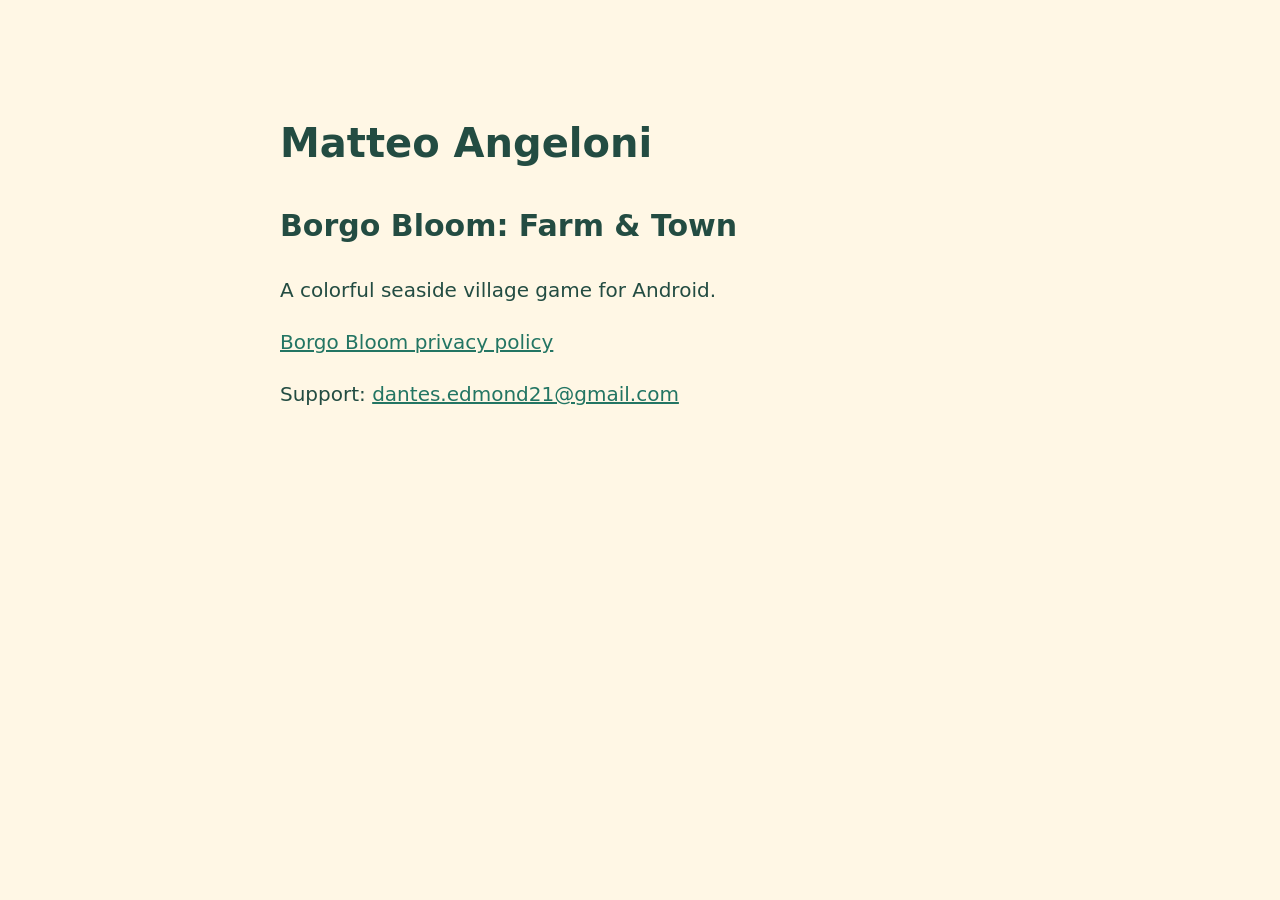
==== index.html @ 8e947eb5 "Add developer support and advertising seller declaration" ====
<!doctype html><html lang="en"><meta charset="utf-8"><title>Matteo Angeloni - Apps</title><meta name="viewport" content="width=device-width,initial-scale=1"><style>body{font:20px/1.6 system-ui;max-width:720px;margin:60px auto;padding:24px;background:#fff7e5;color:#234c42}a{color:#237563}</style><h1>Matteo Angeloni</h1><h2>Borgo Bloom: Farm &amp; Town</h2><p>A colorful seaside village game for Android.</p><p><a href="https://matteoangeloni-jpeg.github.io/borgo-bloom-privacy/">Borgo Bloom privacy policy</a></p><p>Support: <a href="mailto:dantes.edmond21@gmail.com">dantes.edmond21@gmail.com</a></p></html>
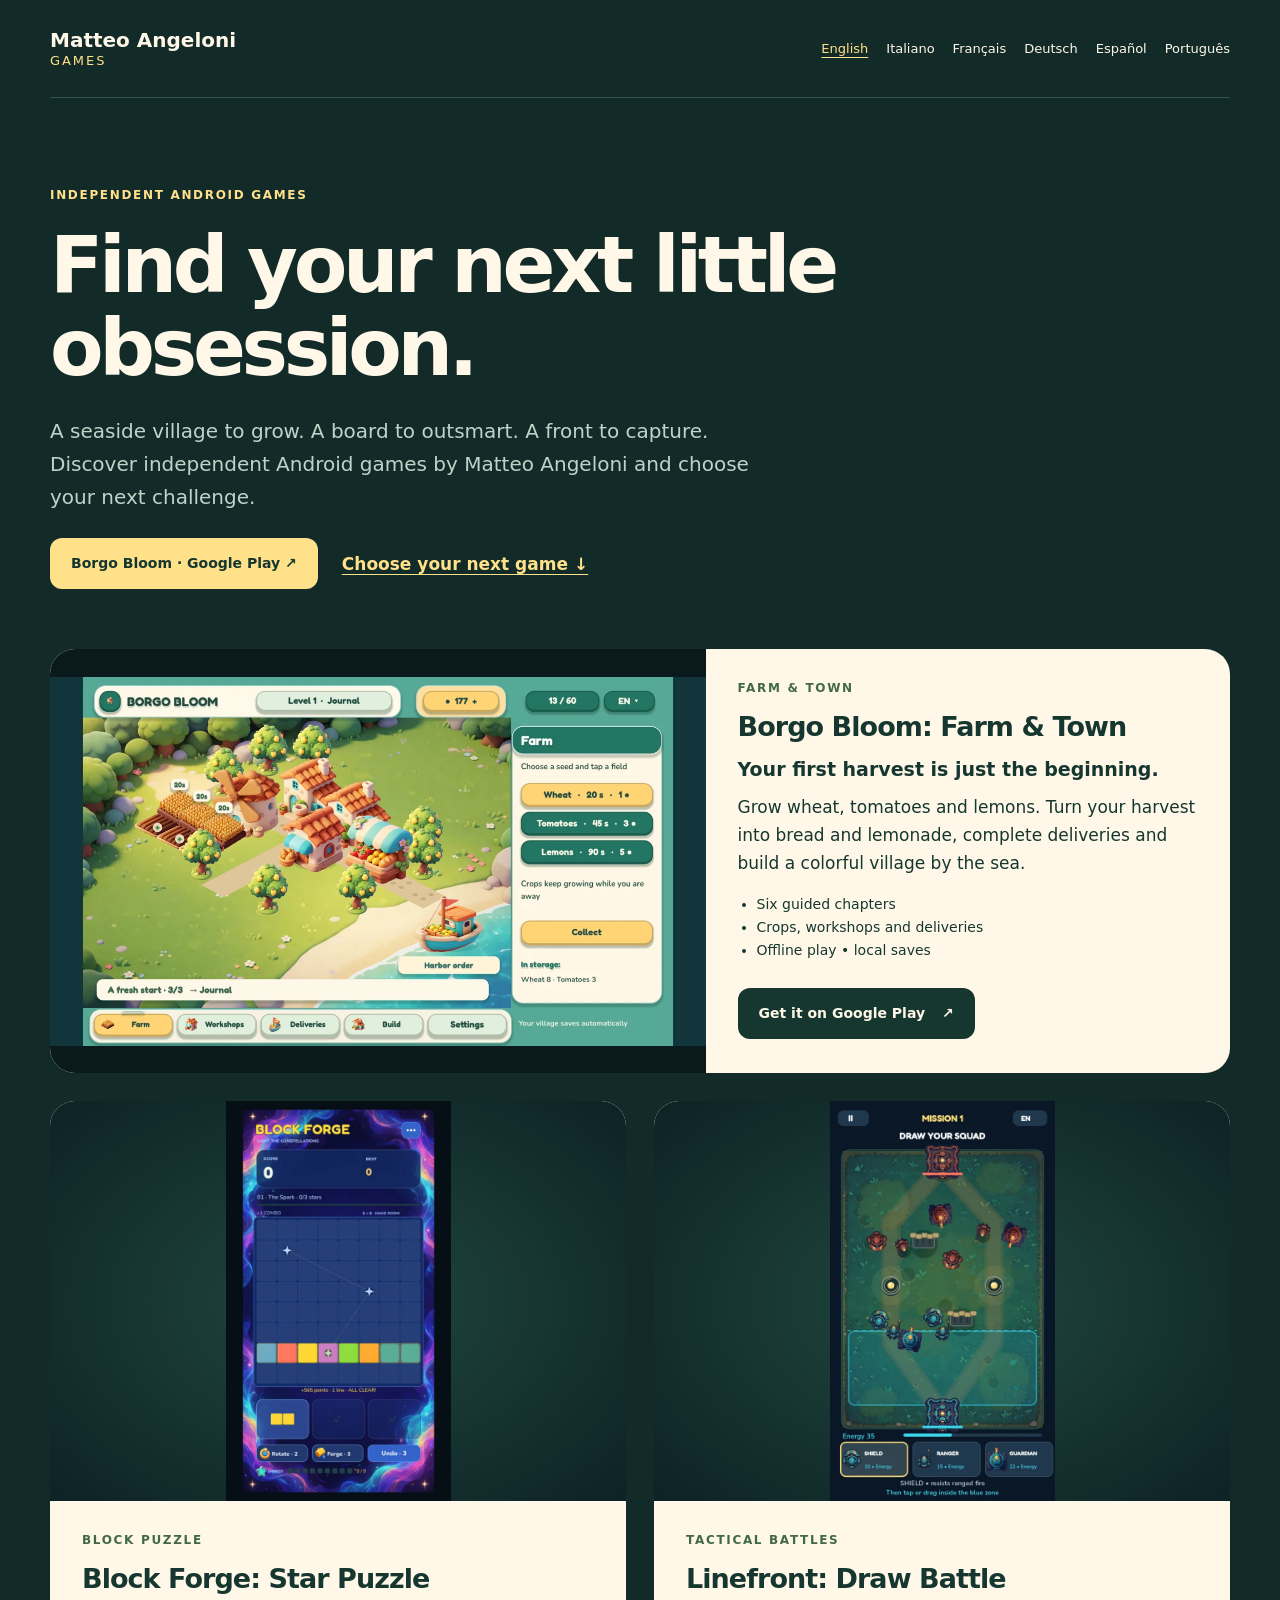
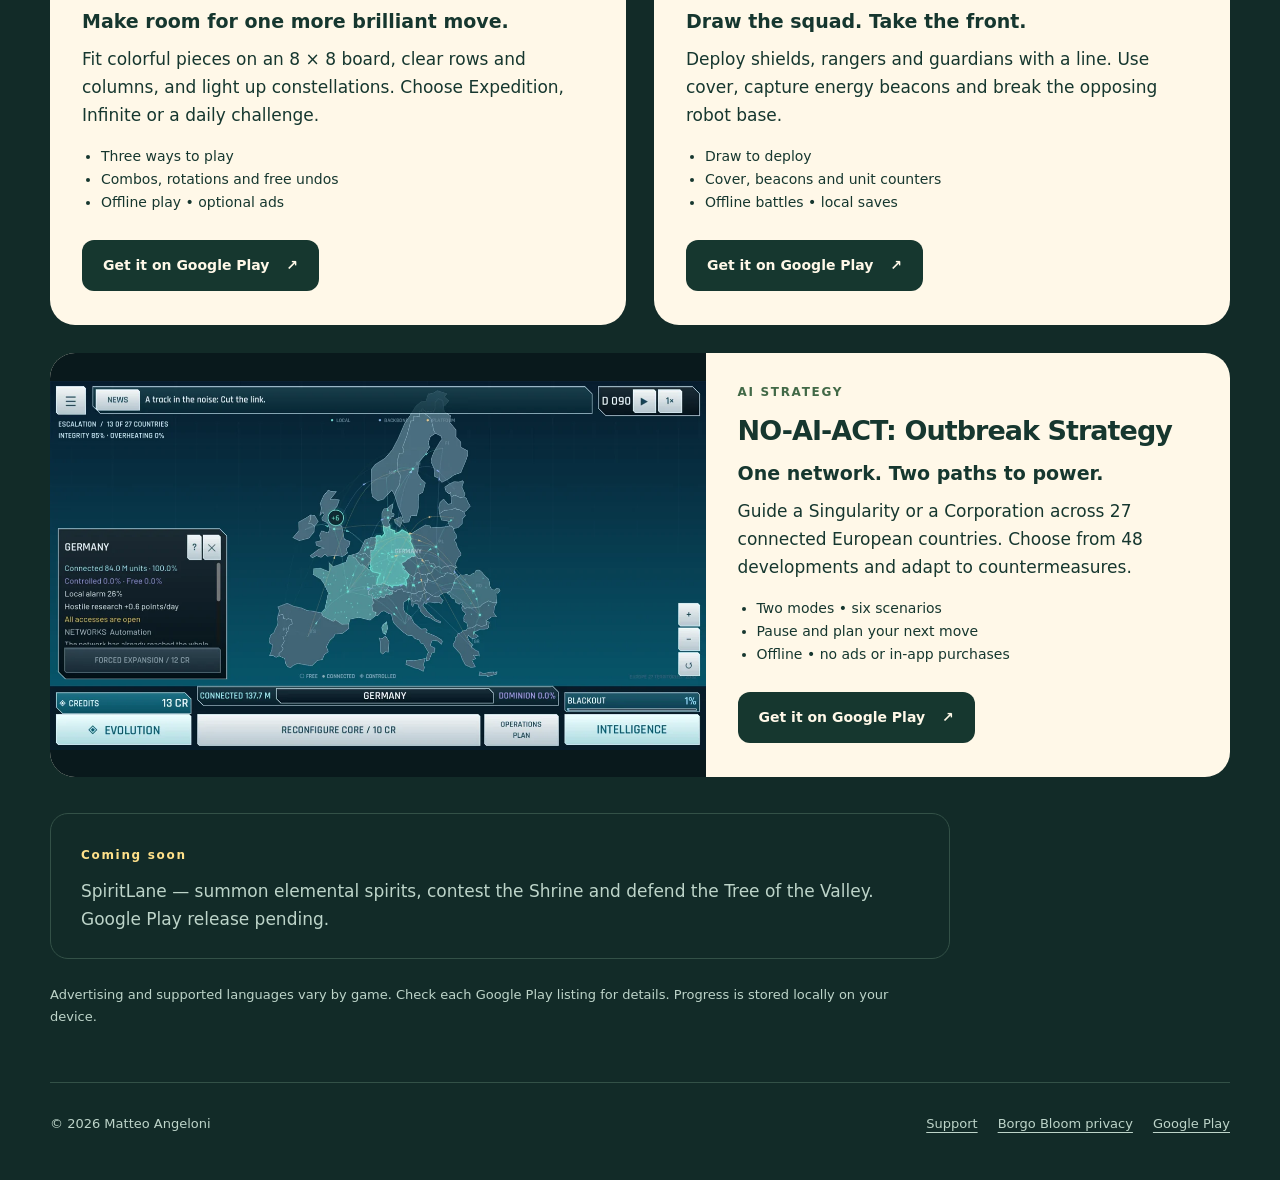
==== commit 9cc43388: "Add localized game discovery pages and tracked Play links" ====
--- a/index.html
+++ b/index.html
@@ -1 +1,3 @@
-<!doctype html><html lang="en"><meta charset="utf-8"><title>Matteo Angeloni - Apps</title><meta name="viewport" content="width=device-width,initial-scale=1"><style>body{font:20px/1.6 system-ui;max-width:720px;margin:60px auto;padding:24px;background:#fff7e5;color:#234c42}a{color:#237563}</style><h1>Matteo Angeloni</h1><h2>Borgo Bloom: Farm &amp; Town</h2><p>A colorful seaside village game for Android.</p><p><a href="https://matteoangeloni-jpeg.github.io/borgo-bloom-privacy/">Borgo Bloom privacy policy</a></p><p>Support: <a href="mailto:dantes.edmond21@gmail.com">dantes.edmond21@gmail.com</a></p></html>
+<!doctype html>
+<html lang="en"><head><meta charset="utf-8"><meta name="viewport" content="width=device-width,initial-scale=1"><title>Android games by Matteo Angeloni | Farm, puzzle &amp; strategy</title><meta name="description" content="A seaside village to grow. A board to outsmart. A front to capture. Discover independent Android games by Matteo Angeloni and choose your next challenge."><link rel="canonical" href="https://matteoangeloni-jpeg.github.io/"><link rel="alternate" hreflang="en" href="https://matteoangeloni-jpeg.github.io/"><link rel="alternate" hreflang="it" href="https://matteoangeloni-jpeg.github.io/it/"><link rel="alternate" hreflang="fr" href="https://matteoangeloni-jpeg.github.io/fr/"><link rel="alternate" hreflang="de" href="https://matteoangeloni-jpeg.github.io/de/"><link rel="alternate" hreflang="es" href="https://matteoangeloni-jpeg.github.io/es/"><link rel="alternate" hreflang="pt" href="https://matteoangeloni-jpeg.github.io/pt/"><link rel="alternate" hreflang="x-default" href="https://matteoangeloni-jpeg.github.io/"><meta name="theme-color" content="#122b28"><meta property="og:type" content="website"><meta property="og:title" content="Android games by Matteo Angeloni | Farm, puzzle &amp; strategy"><meta property="og:description" content="A seaside village to grow. A board to outsmart. A front to capture. Discover independent Android games by Matteo Angeloni and choose your next challenge."><meta property="og:url" content="https://matteoangeloni-jpeg.github.io/"><meta property="og:image" content="https://matteoangeloni-jpeg.github.io/assets/borgo-en.webp"><meta name="twitter:card" content="summary_large_image"><link rel="stylesheet" href="/style.css"><script type="application/ld+json">{"@context": "https://schema.org", "@type": "CollectionPage", "name": "Android games by Matteo Angeloni | Farm, puzzle & strategy", "url": "https://matteoangeloni-jpeg.github.io/", "inLanguage": "en", "mainEntity": {"@type": "ItemList", "itemListElement": [{"@type": "ListItem", "position": 1, "item": {"@type": "VideoGame", "name": "Borgo Bloom: Farm & Town", "url": "https://play.google.com/store/apps/details?id=eu.borgobloom.game", "description": "Grow wheat, tomatoes and lemons. Turn your harvest into bread and lemonade, complete deliveries and build a colorful village by the sea.", "gamePlatform": "Android", "operatingSystem": "Android", "image": "https://matteoangeloni-jpeg.github.io/assets/borgo-en.webp", "author": {"@type": "Person", "name": "Matteo Angeloni"}}}, {"@type": "ListItem", "position": 2, "item": {"@type": "VideoGame", "name": "Block Forge: Star Puzzle", "url": "https://play.google.com/store/apps/details?id=eu.blockforge.game", "description": "Fit colorful pieces on an 8 × 8 board, clear rows and columns, and light up constellations. Choose Expedition, Infinite or a daily challenge.", "gamePlatform": "Android", "operatingSystem": "Android", "image": "https://matteoangeloni-jpeg.github.io/assets/block-en.webp", "author": {"@type": "Person", "name": "Matteo Angeloni"}}}, {"@type": "ListItem", "position": 3, "item": {"@type": "VideoGame", "name": "Linefront: Draw Battle", "url": "https://play.google.com/store/apps/details?id=eu.linefront.game", "description": "Deploy shields, rangers and guardians with a line. Use cover, capture energy beacons and break the opposing robot base.", "gamePlatform": "Android", "operatingSystem": "Android", "image": "https://matteoangeloni-jpeg.github.io/assets/linefront-en.webp", "author": {"@type": "Person", "name": "Matteo Angeloni"}}}, {"@type": "ListItem", "position": 4, "item": {"@type": "VideoGame", "name": "NO-AI-ACT: Outbreak Strategy", "url": "https://play.google.com/store/apps/details?id=eu.noaiact.strategy", "description": "Guide a Singularity or a Corporation across 27 connected European countries. Choose from 48 developments and adapt to countermeasures.", "gamePlatform": "Android", "operatingSystem": "Android", "image": "https://matteoangeloni-jpeg.github.io/assets/noai-en.webp", "author": {"@type": "Person", "name": "Matteo Angeloni"}}}]}}</script></head>
+<body><a class="skip" href="#games">Choose your next game</a><header><a class="brand" href="/">Matteo Angeloni<span>Games</span></a><nav aria-label="Languages"><a href="/" lang="en" hreflang="en" aria-current="page">English</a><a href="/it/" lang="it" hreflang="it">Italiano</a><a href="/fr/" lang="fr" hreflang="fr">Français</a><a href="/de/" lang="de" hreflang="de">Deutsch</a><a href="/es/" lang="es" hreflang="es">Español</a><a href="/pt/" lang="pt" hreflang="pt">Português</a></nav></header><main><section class="intro"><p class="eyebrow">INDEPENDENT ANDROID GAMES</p><h1>Find your next little obsession.</h1><p>A seaside village to grow. A board to outsmart. A front to capture. Discover independent Android games by Matteo Angeloni and choose your next challenge.</p><div class="actions"><a class="button" href="https://play.google.com/store/apps/details?id=eu.borgobloom.game&amp;hl=en&amp;utm_source=publisher_site&amp;utm_medium=website&amp;utm_campaign=game_discovery_2026_10_en&amp;referrer=utm_source%3Dpublisher_site%26utm_medium%3Dwebsite%26utm_campaign%3Dgame_discovery_2026_10_en">Borgo Bloom · Google Play ↗</a><a class="text-link" href="#games">Choose your next game ↓</a></div></section><section class="games" id="games" aria-label="Choose your next game"><article class="game featured" id="borgo"><div class="game-image "><img src="/assets/borgo-en.webp" alt="Borgo Bloom: Farm &amp; Town — farm &amp; town" width="1280" height="720" fetchpriority="high"></div><div class="game-copy"><p class="eyebrow">FARM &amp; TOWN</p><h2>Borgo Bloom: Farm &amp; Town</h2><h3>Your first harvest is just the beginning.</h3><p>Grow wheat, tomatoes and lemons. Turn your harvest into bread and lemonade, complete deliveries and build a colorful village by the sea.</p><ul><li>Six guided chapters</li><li>Crops, workshops and deliveries</li><li>Offline play • local saves</li></ul><a class="button" href="https://play.google.com/store/apps/details?id=eu.borgobloom.game&amp;hl=en&amp;utm_source=publisher_site&amp;utm_medium=website&amp;utm_campaign=game_discovery_2026_10_en&amp;referrer=utm_source%3Dpublisher_site%26utm_medium%3Dwebsite%26utm_campaign%3Dgame_discovery_2026_10_en">Get it on Google Play<span aria-hidden="true"> ↗</span><span class="sr-only"> — Borgo Bloom: Farm &amp; Town</span></a></div></article><article class="game " id="block"><div class="game-image portrait"><img src="/assets/block-en.webp" alt="Block Forge: Star Puzzle — block puzzle" width="540" height="960" loading="lazy"></div><div class="game-copy"><p class="eyebrow">BLOCK PUZZLE</p><h2>Block Forge: Star Puzzle</h2><h3>Make room for one more brilliant move.</h3><p>Fit colorful pieces on an 8 × 8 board, clear rows and columns, and light up constellations. Choose Expedition, Infinite or a daily challenge.</p><ul><li>Three ways to play</li><li>Combos, rotations and free undos</li><li>Offline play • optional ads</li></ul><a class="button" href="https://play.google.com/store/apps/details?id=eu.blockforge.game&amp;hl=en&amp;utm_source=publisher_site&amp;utm_medium=website&amp;utm_campaign=game_discovery_2026_10_en&amp;referrer=utm_source%3Dpublisher_site%26utm_medium%3Dwebsite%26utm_campaign%3Dgame_discovery_2026_10_en">Get it on Google Play<span aria-hidden="true"> ↗</span><span class="sr-only"> — Block Forge: Star Puzzle</span></a></div></article><article class="game " id="linefront"><div class="game-image portrait"><img src="/assets/linefront-en.webp" alt="Linefront: Draw Battle — tactical battles" width="540" height="960" loading="lazy"></div><div class="game-copy"><p class="eyebrow">TACTICAL BATTLES</p><h2>Linefront: Draw Battle</h2><h3>Draw the squad. Take the front.</h3><p>Deploy shields, rangers and guardians with a line. Use cover, capture energy beacons and break the opposing robot base.</p><ul><li>Draw to deploy</li><li>Cover, beacons and unit counters</li><li>Offline battles • local saves</li></ul><a class="button" href="https://play.google.com/store/apps/details?id=eu.linefront.game&amp;hl=en&amp;utm_source=publisher_site&amp;utm_medium=website&amp;utm_campaign=game_discovery_2026_10_en&amp;referrer=utm_source%3Dpublisher_site%26utm_medium%3Dwebsite%26utm_campaign%3Dgame_discovery_2026_10_en">Get it on Google Play<span aria-hidden="true"> ↗</span><span class="sr-only"> — Linefront: Draw Battle</span></a></div></article><article class="game " id="noai"><div class="game-image "><img src="/assets/noai-en.webp" alt="NO-AI-ACT: Outbreak Strategy — ai strategy" width="1280" height="720" loading="lazy"></div><div class="game-copy"><p class="eyebrow">AI STRATEGY</p><h2>NO-AI-ACT: Outbreak Strategy</h2><h3>One network. Two paths to power.</h3><p>Guide a Singularity or a Corporation across 27 connected European countries. Choose from 48 developments and adapt to countermeasures.</p><ul><li>Two modes • six scenarios</li><li>Pause and plan your next move</li><li>Offline • no ads or in-app purchases</li></ul><a class="button" href="https://play.google.com/store/apps/details?id=eu.noaiact.strategy&amp;hl=en&amp;utm_source=publisher_site&amp;utm_medium=website&amp;utm_campaign=game_discovery_2026_10_en&amp;referrer=utm_source%3Dpublisher_site%26utm_medium%3Dwebsite%26utm_campaign%3Dgame_discovery_2026_10_en">Get it on Google Play<span aria-hidden="true"> ↗</span><span class="sr-only"> — NO-AI-ACT: Outbreak Strategy</span></a></div></article></section><aside class="coming"><span class="eyebrow">Coming soon</span><p>SpiritLane — summon elemental spirits, contest the Shrine and defend the Tree of the Valley. Google Play release pending.</p></aside><p class="note">Advertising and supported languages vary by game. Check each Google Play listing for details. Progress is stored locally on your device.</p></main><footer><p>© 2026 Matteo Angeloni</p><div><a href="mailto:dantes.edmond21@gmail.com">Support</a><a href="https://matteoangeloni-jpeg.github.io/borgo-bloom-privacy/">Borgo Bloom privacy</a><a href="https://play.google.com/store/apps/dev?id=7193650695292481101">Google Play</a></div></footer></body></html>
--- a/style.css
+++ b/style.css
@@ -0,0 +1,4 @@
+:root{color-scheme:dark;--bg:#122b28;--paper:#fff8e8;--muted:#bdd4c9;--ink:#16372f;--gold:#ffe18a;--border:#335147}*{box-sizing:border-box}html{scroll-behavior:smooth}body{margin:0;background:var(--bg);color:var(--paper);font:17px/1.65 system-ui,-apple-system,BlinkMacSystemFont,"Segoe UI",sans-serif}a{color:inherit;text-underline-offset:4px}a:focus-visible{outline:3px solid var(--gold);outline-offset:5px}header,main,footer{width:min(1180px,calc(100% - 48px));margin:auto}header{display:flex;align-items:center;justify-content:space-between;gap:24px;padding:28px 0;border-bottom:1px solid var(--border)}.brand{font-size:20px;font-weight:800;text-decoration:none;line-height:1.25}.brand span{display:block;color:var(--gold);font-weight:500;font-size:13px;letter-spacing:.15em;text-transform:uppercase}nav{display:flex;flex-wrap:wrap;gap:8px 18px;font-size:13px}nav a{text-decoration:none;padding:7px 0}nav a[aria-current]{color:var(--gold);text-decoration:underline}.intro{padding:76px 0 60px;max-width:850px}.eyebrow{font-size:12px;letter-spacing:.14em;font-weight:800;color:var(--gold)}h1{font-size:clamp(42px,6.3vw,78px);line-height:1.06;letter-spacing:-.055em;margin:18px 0 26px;max-width:850px}.intro>p:not(.eyebrow){color:var(--muted);font-size:20px;max-width:720px}.text-link{display:inline-block;margin-top:12px;font-weight:700;color:var(--gold)}.games{display:grid;grid-template-columns:1fr 1fr;gap:28px}.game{background:var(--paper);color:var(--ink);border-radius:25px;overflow:hidden;display:flex;flex-direction:column}.game.featured{grid-column:1/-1;display:grid;grid-template-columns:1.25fr 1fr}.game-image{background:#09191c;display:flex;align-items:center;justify-content:center;overflow:hidden;min-height:220px}.game-image img{display:block;width:100%;height:auto}.game-image.portrait{height:400px;background:radial-gradient(ellipse at center,#21483e,#0d2225)}.game-image.portrait img{width:auto;height:100%;max-width:100%;object-fit:contain}.featured .game-image{min-height:410px}.featured .game-image img{object-fit:contain}.game-copy{padding:30px 32px 34px;display:flex;flex-direction:column;align-items:flex-start;flex:1}.game-copy .eyebrow{color:#426947;margin:0 0 12px}.game h2{font-size:27px;line-height:1.15;letter-spacing:-.035em;margin:0 0 14px}.game h3{font-size:19px;line-height:1.4;margin:0 0 10px}.game p{margin:0 0 16px}.game ul{padding-left:19px;font-size:14px;margin:0 0 26px}.button{display:inline-block;background:var(--ink);color:var(--paper);text-decoration:none;font-size:14px;font-weight:750;padding:14px 21px;border-radius:12px;margin-top:auto;min-height:48px}.button:hover{background:#2e624d}.button span[aria-hidden]{margin-left:12px}.coming{margin:36px 0 18px;padding:25px 30px;border:1px solid var(--border);border-radius:18px;max-width:900px}.coming p{margin:10px 0 0;color:var(--muted)}.note{max-width:850px;color:var(--muted);font-size:13px;margin:25px 0 55px}footer{padding:30px 0 45px;border-top:1px solid var(--border);display:flex;justify-content:space-between;align-items:center;gap:20px;font-size:13px;color:var(--muted)}footer div{display:flex;flex-wrap:wrap;gap:20px}footer p{margin:0}.sr-only{position:absolute;width:1px;height:1px;padding:0;margin:-1px;overflow:hidden;clip:rect(0,0,0,0);white-space:nowrap;border:0}.skip{position:absolute;left:16px;top:-100px;background:var(--gold);color:var(--ink);padding:12px 20px;z-index:5}.skip:focus{top:12px}@media(max-width:900px){header,main,footer{width:calc(100% - 32px)}header{align-items:flex-start;flex-direction:column;gap:18px;padding:22px 0}.intro{padding:44px 0 38px}.intro>p:not(.eyebrow){font-size:17px}.games{grid-template-columns:1fr;gap:22px}.game.featured{display:flex;grid-column:auto}.featured .game-image{min-height:0}.game-copy{padding:25px}.game h2{font-size:26px}.coming{padding:22px}footer{align-items:flex-start;flex-direction:column}nav{gap:4px 16px}.game-image.portrait{height:360px}}@media(prefers-reduced-motion:reduce){html{scroll-behavior:auto}}
+.game:last-child{grid-column:1/-1;display:grid;grid-template-columns:1.25fr 1fr}.actions{display:flex;gap:24px;align-items:center;flex-wrap:wrap;margin-top:24px}.actions .button{background:var(--gold);color:var(--ink);margin:0}.actions .text-link{margin:0}@media(max-width:900px){.game:last-child{display:flex;grid-column:auto}}
+
+@media(max-width:480px){.intro{padding:26px 0 30px}h1{font-size:36px;letter-spacing:-.045em}.intro>p:not(.eyebrow){font-size:16px}header{gap:12px}nav{font-size:12px}.actions{gap:16px}.game-copy{padding:22px}}
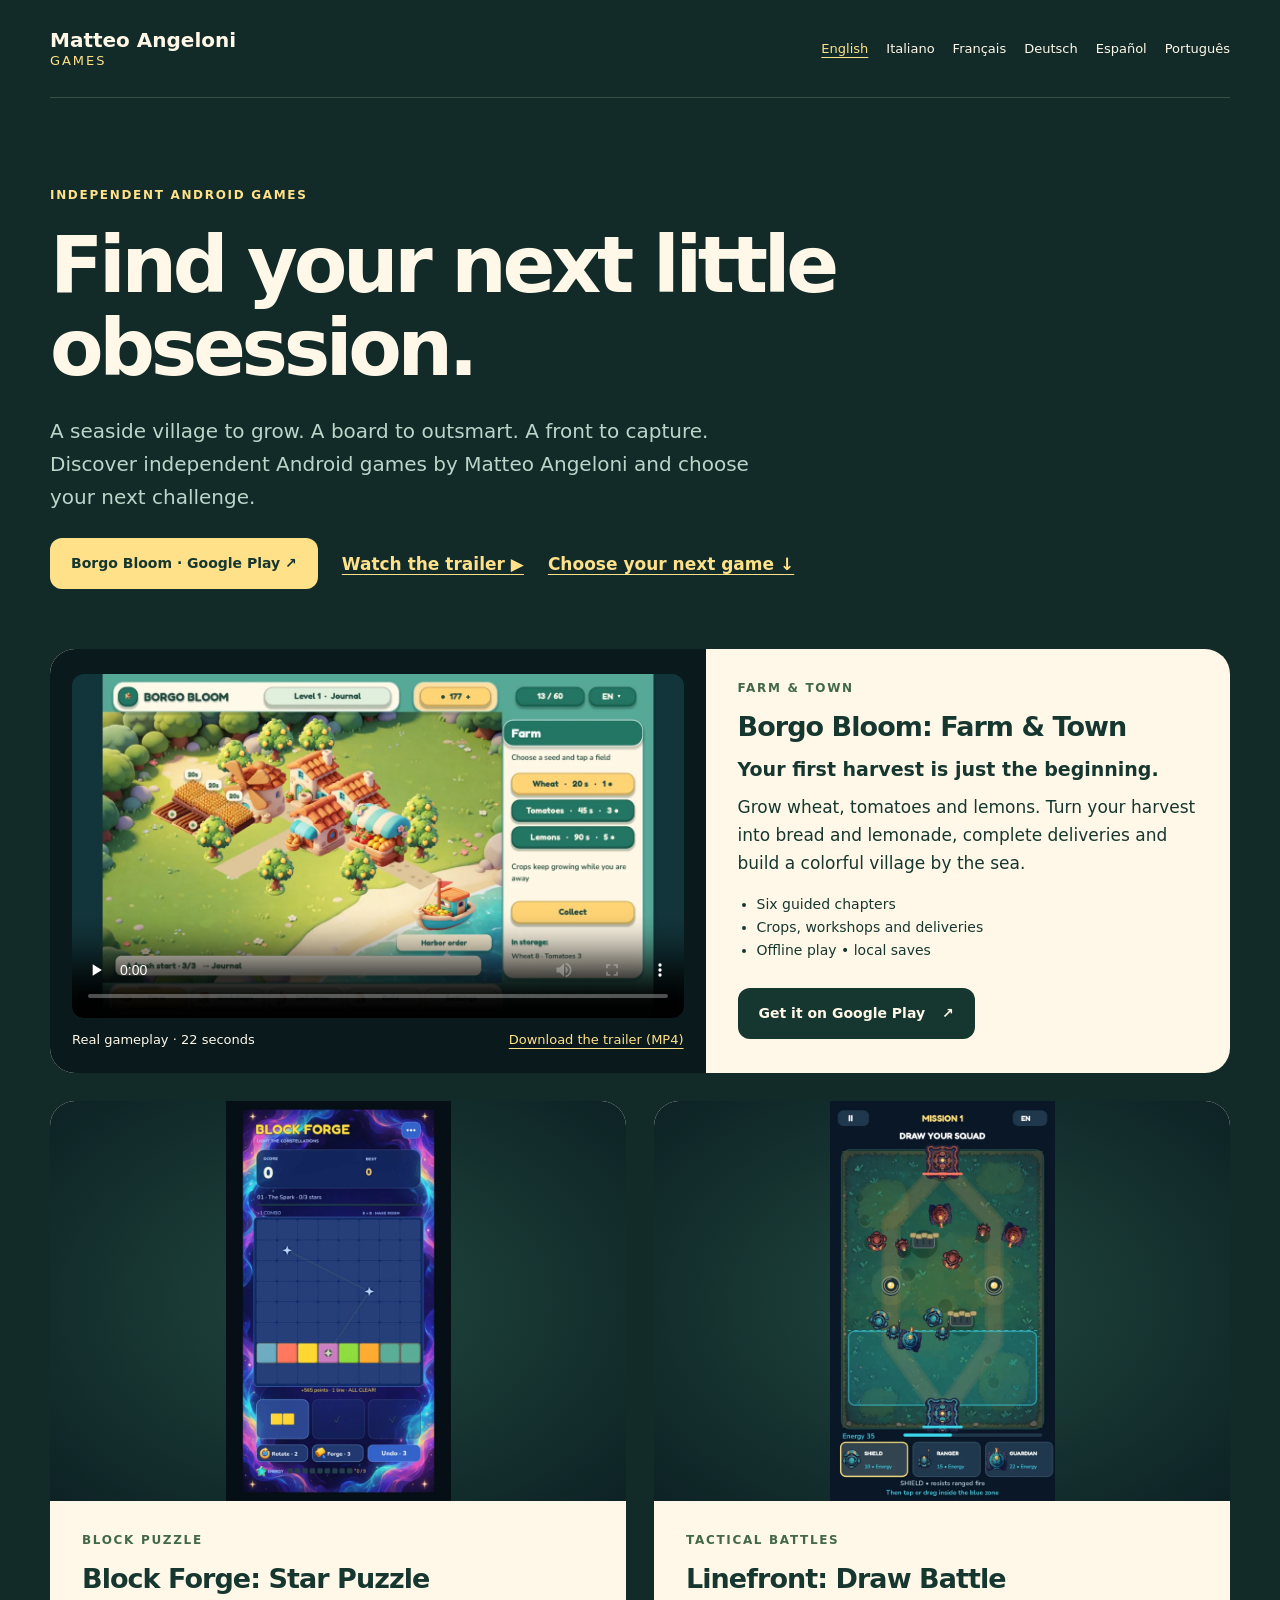
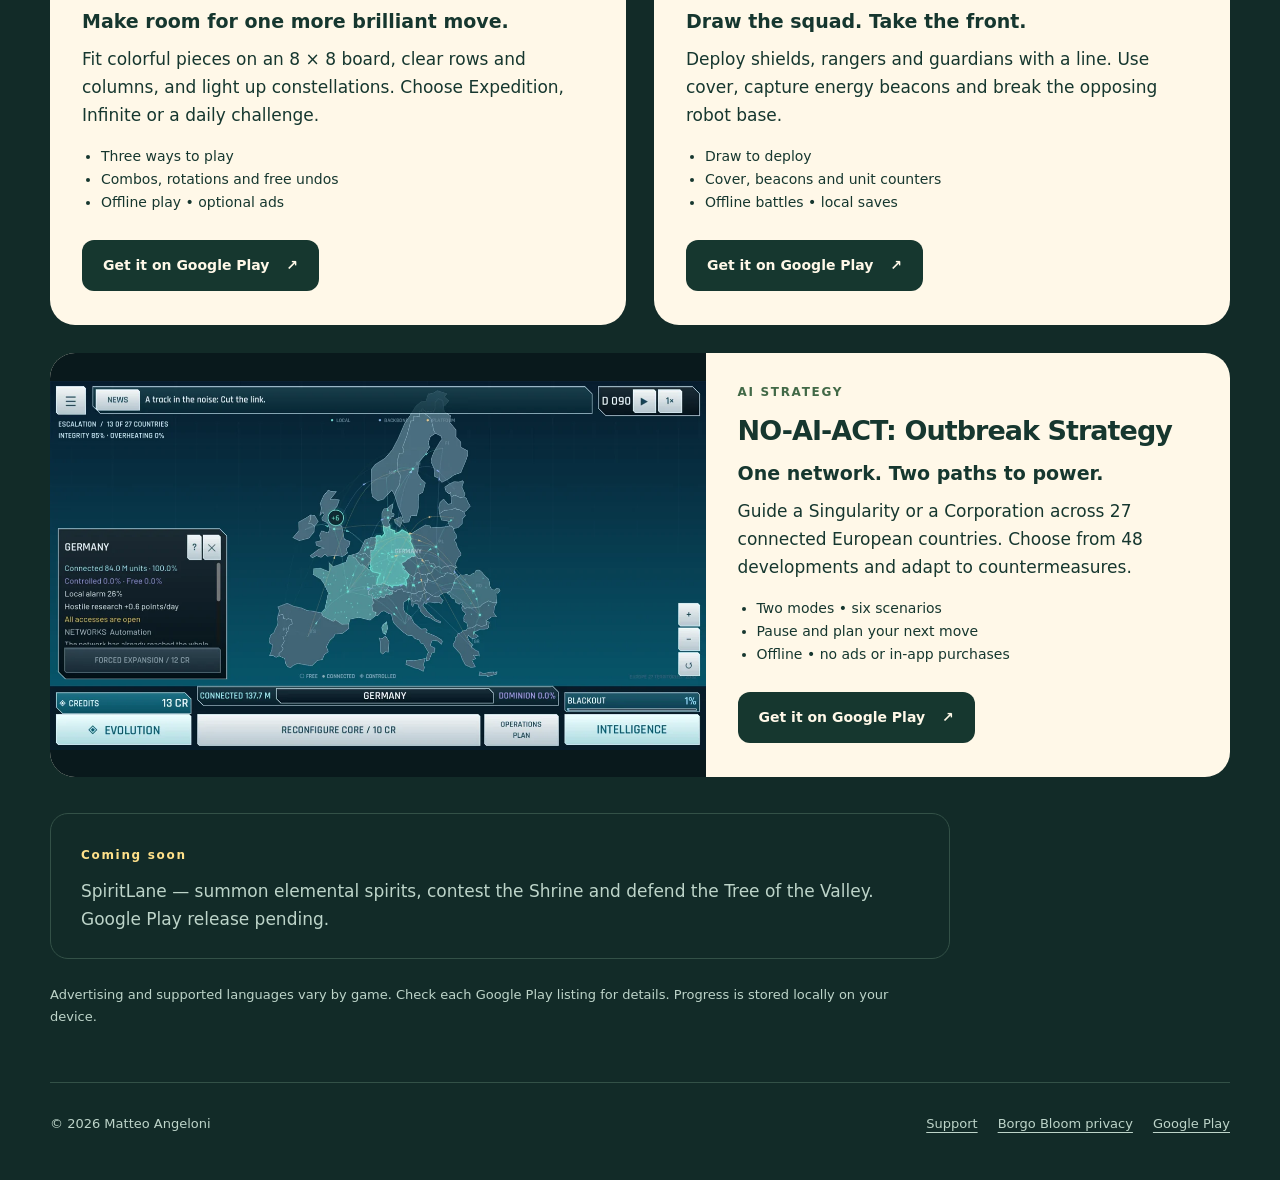
==== commit f2e21f3d: "Embed responsive Borgo Bloom trailer in English" ====
--- a/index.html
+++ b/index.html
@@ -1,3 +1,3 @@
 <!doctype html>
 <html lang="en"><head><meta charset="utf-8"><meta name="viewport" content="width=device-width,initial-scale=1"><title>Android games by Matteo Angeloni | Farm, puzzle &amp; strategy</title><meta name="description" content="A seaside village to grow. A board to outsmart. A front to capture. Discover independent Android games by Matteo Angeloni and choose your next challenge."><link rel="canonical" href="https://matteoangeloni-jpeg.github.io/"><link rel="alternate" hreflang="en" href="https://matteoangeloni-jpeg.github.io/"><link rel="alternate" hreflang="it" href="https://matteoangeloni-jpeg.github.io/it/"><link rel="alternate" hreflang="fr" href="https://matteoangeloni-jpeg.github.io/fr/"><link rel="alternate" hreflang="de" href="https://matteoangeloni-jpeg.github.io/de/"><link rel="alternate" hreflang="es" href="https://matteoangeloni-jpeg.github.io/es/"><link rel="alternate" hreflang="pt" href="https://matteoangeloni-jpeg.github.io/pt/"><link rel="alternate" hreflang="x-default" href="https://matteoangeloni-jpeg.github.io/"><meta name="theme-color" content="#122b28"><meta property="og:type" content="website"><meta property="og:title" content="Android games by Matteo Angeloni | Farm, puzzle &amp; strategy"><meta property="og:description" content="A seaside village to grow. A board to outsmart. A front to capture. Discover independent Android games by Matteo Angeloni and choose your next challenge."><meta property="og:url" content="https://matteoangeloni-jpeg.github.io/"><meta property="og:image" content="https://matteoangeloni-jpeg.github.io/assets/borgo-en.webp"><meta name="twitter:card" content="summary_large_image"><link rel="stylesheet" href="/style.css"><script type="application/ld+json">{"@context": "https://schema.org", "@type": "CollectionPage", "name": "Android games by Matteo Angeloni | Farm, puzzle & strategy", "url": "https://matteoangeloni-jpeg.github.io/", "inLanguage": "en", "mainEntity": {"@type": "ItemList", "itemListElement": [{"@type": "ListItem", "position": 1, "item": {"@type": "VideoGame", "name": "Borgo Bloom: Farm & Town", "url": "https://play.google.com/store/apps/details?id=eu.borgobloom.game", "description": "Grow wheat, tomatoes and lemons. Turn your harvest into bread and lemonade, complete deliveries and build a colorful village by the sea.", "gamePlatform": "Android", "operatingSystem": "Android", "image": "https://matteoangeloni-jpeg.github.io/assets/borgo-en.webp", "author": {"@type": "Person", "name": "Matteo Angeloni"}}}, {"@type": "ListItem", "position": 2, "item": {"@type": "VideoGame", "name": "Block Forge: Star Puzzle", "url": "https://play.google.com/store/apps/details?id=eu.blockforge.game", "description": "Fit colorful pieces on an 8 × 8 board, clear rows and columns, and light up constellations. Choose Expedition, Infinite or a daily challenge.", "gamePlatform": "Android", "operatingSystem": "Android", "image": "https://matteoangeloni-jpeg.github.io/assets/block-en.webp", "author": {"@type": "Person", "name": "Matteo Angeloni"}}}, {"@type": "ListItem", "position": 3, "item": {"@type": "VideoGame", "name": "Linefront: Draw Battle", "url": "https://play.google.com/store/apps/details?id=eu.linefront.game", "description": "Deploy shields, rangers and guardians with a line. Use cover, capture energy beacons and break the opposing robot base.", "gamePlatform": "Android", "operatingSystem": "Android", "image": "https://matteoangeloni-jpeg.github.io/assets/linefront-en.webp", "author": {"@type": "Person", "name": "Matteo Angeloni"}}}, {"@type": "ListItem", "position": 4, "item": {"@type": "VideoGame", "name": "NO-AI-ACT: Outbreak Strategy", "url": "https://play.google.com/store/apps/details?id=eu.noaiact.strategy", "description": "Guide a Singularity or a Corporation across 27 connected European countries. Choose from 48 developments and adapt to countermeasures.", "gamePlatform": "Android", "operatingSystem": "Android", "image": "https://matteoangeloni-jpeg.github.io/assets/noai-en.webp", "author": {"@type": "Person", "name": "Matteo Angeloni"}}}]}}</script></head>
-<body><a class="skip" href="#games">Choose your next game</a><header><a class="brand" href="/">Matteo Angeloni<span>Games</span></a><nav aria-label="Languages"><a href="/" lang="en" hreflang="en" aria-current="page">English</a><a href="/it/" lang="it" hreflang="it">Italiano</a><a href="/fr/" lang="fr" hreflang="fr">Français</a><a href="/de/" lang="de" hreflang="de">Deutsch</a><a href="/es/" lang="es" hreflang="es">Español</a><a href="/pt/" lang="pt" hreflang="pt">Português</a></nav></header><main><section class="intro"><p class="eyebrow">INDEPENDENT ANDROID GAMES</p><h1>Find your next little obsession.</h1><p>A seaside village to grow. A board to outsmart. A front to capture. Discover independent Android games by Matteo Angeloni and choose your next challenge.</p><div class="actions"><a class="button" href="https://play.google.com/store/apps/details?id=eu.borgobloom.game&amp;hl=en&amp;utm_source=publisher_site&amp;utm_medium=website&amp;utm_campaign=game_discovery_2026_10_en&amp;referrer=utm_source%3Dpublisher_site%26utm_medium%3Dwebsite%26utm_campaign%3Dgame_discovery_2026_10_en">Borgo Bloom · Google Play ↗</a><a class="text-link" href="#games">Choose your next game ↓</a></div></section><section class="games" id="games" aria-label="Choose your next game"><article class="game featured" id="borgo"><div class="game-image "><img src="/assets/borgo-en.webp" alt="Borgo Bloom: Farm &amp; Town — farm &amp; town" width="1280" height="720" fetchpriority="high"></div><div class="game-copy"><p class="eyebrow">FARM &amp; TOWN</p><h2>Borgo Bloom: Farm &amp; Town</h2><h3>Your first harvest is just the beginning.</h3><p>Grow wheat, tomatoes and lemons. Turn your harvest into bread and lemonade, complete deliveries and build a colorful village by the sea.</p><ul><li>Six guided chapters</li><li>Crops, workshops and deliveries</li><li>Offline play • local saves</li></ul><a class="button" href="https://play.google.com/store/apps/details?id=eu.borgobloom.game&amp;hl=en&amp;utm_source=publisher_site&amp;utm_medium=website&amp;utm_campaign=game_discovery_2026_10_en&amp;referrer=utm_source%3Dpublisher_site%26utm_medium%3Dwebsite%26utm_campaign%3Dgame_discovery_2026_10_en">Get it on Google Play<span aria-hidden="true"> ↗</span><span class="sr-only"> — Borgo Bloom: Farm &amp; Town</span></a></div></article><article class="game " id="block"><div class="game-image portrait"><img src="/assets/block-en.webp" alt="Block Forge: Star Puzzle — block puzzle" width="540" height="960" loading="lazy"></div><div class="game-copy"><p class="eyebrow">BLOCK PUZZLE</p><h2>Block Forge: Star Puzzle</h2><h3>Make room for one more brilliant move.</h3><p>Fit colorful pieces on an 8 × 8 board, clear rows and columns, and light up constellations. Choose Expedition, Infinite or a daily challenge.</p><ul><li>Three ways to play</li><li>Combos, rotations and free undos</li><li>Offline play • optional ads</li></ul><a class="button" href="https://play.google.com/store/apps/details?id=eu.blockforge.game&amp;hl=en&amp;utm_source=publisher_site&amp;utm_medium=website&amp;utm_campaign=game_discovery_2026_10_en&amp;referrer=utm_source%3Dpublisher_site%26utm_medium%3Dwebsite%26utm_campaign%3Dgame_discovery_2026_10_en">Get it on Google Play<span aria-hidden="true"> ↗</span><span class="sr-only"> — Block Forge: Star Puzzle</span></a></div></article><article class="game " id="linefront"><div class="game-image portrait"><img src="/assets/linefront-en.webp" alt="Linefront: Draw Battle — tactical battles" width="540" height="960" loading="lazy"></div><div class="game-copy"><p class="eyebrow">TACTICAL BATTLES</p><h2>Linefront: Draw Battle</h2><h3>Draw the squad. Take the front.</h3><p>Deploy shields, rangers and guardians with a line. Use cover, capture energy beacons and break the opposing robot base.</p><ul><li>Draw to deploy</li><li>Cover, beacons and unit counters</li><li>Offline battles • local saves</li></ul><a class="button" href="https://play.google.com/store/apps/details?id=eu.linefront.game&amp;hl=en&amp;utm_source=publisher_site&amp;utm_medium=website&amp;utm_campaign=game_discovery_2026_10_en&amp;referrer=utm_source%3Dpublisher_site%26utm_medium%3Dwebsite%26utm_campaign%3Dgame_discovery_2026_10_en">Get it on Google Play<span aria-hidden="true"> ↗</span><span class="sr-only"> — Linefront: Draw Battle</span></a></div></article><article class="game " id="noai"><div class="game-image "><img src="/assets/noai-en.webp" alt="NO-AI-ACT: Outbreak Strategy — ai strategy" width="1280" height="720" loading="lazy"></div><div class="game-copy"><p class="eyebrow">AI STRATEGY</p><h2>NO-AI-ACT: Outbreak Strategy</h2><h3>One network. Two paths to power.</h3><p>Guide a Singularity or a Corporation across 27 connected European countries. Choose from 48 developments and adapt to countermeasures.</p><ul><li>Two modes • six scenarios</li><li>Pause and plan your next move</li><li>Offline • no ads or in-app purchases</li></ul><a class="button" href="https://play.google.com/store/apps/details?id=eu.noaiact.strategy&amp;hl=en&amp;utm_source=publisher_site&amp;utm_medium=website&amp;utm_campaign=game_discovery_2026_10_en&amp;referrer=utm_source%3Dpublisher_site%26utm_medium%3Dwebsite%26utm_campaign%3Dgame_discovery_2026_10_en">Get it on Google Play<span aria-hidden="true"> ↗</span><span class="sr-only"> — NO-AI-ACT: Outbreak Strategy</span></a></div></article></section><aside class="coming"><span class="eyebrow">Coming soon</span><p>SpiritLane — summon elemental spirits, contest the Shrine and defend the Tree of the Valley. Google Play release pending.</p></aside><p class="note">Advertising and supported languages vary by game. Check each Google Play listing for details. Progress is stored locally on your device.</p></main><footer><p>© 2026 Matteo Angeloni</p><div><a href="mailto:dantes.edmond21@gmail.com">Support</a><a href="https://matteoangeloni-jpeg.github.io/borgo-bloom-privacy/">Borgo Bloom privacy</a><a href="https://play.google.com/store/apps/dev?id=7193650695292481101">Google Play</a></div></footer></body></html>+<body><a class="skip" href="#games">Choose your next game</a><header><a class="brand" href="/">Matteo Angeloni<span>Games</span></a><nav aria-label="Languages"><a href="/" lang="en" hreflang="en" aria-current="page">English</a><a href="/it/" lang="it" hreflang="it">Italiano</a><a href="/fr/" lang="fr" hreflang="fr">Français</a><a href="/de/" lang="de" hreflang="de">Deutsch</a><a href="/es/" lang="es" hreflang="es">Español</a><a href="/pt/" lang="pt" hreflang="pt">Português</a></nav></header><main><section class="intro"><p class="eyebrow">INDEPENDENT ANDROID GAMES</p><h1>Find your next little obsession.</h1><p>A seaside village to grow. A board to outsmart. A front to capture. Discover independent Android games by Matteo Angeloni and choose your next challenge.</p><div class="actions"><a class="button" href="https://play.google.com/store/apps/details?id=eu.borgobloom.game&amp;hl=en&amp;utm_source=publisher_site&amp;utm_medium=website&amp;utm_campaign=game_discovery_2026_10_en&amp;referrer=utm_source%3Dpublisher_site%26utm_medium%3Dwebsite%26utm_campaign%3Dgame_discovery_2026_10_en">Borgo Bloom · Google Play ↗</a><a class="text-link" href="#borgo-trailer">Watch the trailer <span aria-hidden="true">▶</span></a><a class="text-link" href="#games">Choose your next game ↓</a></div></section><section class="games" id="games" aria-label="Choose your next game"><article class="game featured" id="borgo"><figure class="game-media" id="borgo-trailer"><video controls playsinline preload="none" width="1280" height="720" poster="/assets/borgo-en.webp" aria-label="Borgo Bloom trailer in English" aria-describedby="borgo-trailer-caption"><source src="/assets/Borgo-Bloom-trailer-en.mp4" type="video/mp4"><a href="/assets/Borgo-Bloom-trailer-en.mp4">Open the MP4 video</a></video><figcaption id="borgo-trailer-caption"><span>Real gameplay · 22 seconds</span><a href="/assets/Borgo-Bloom-trailer-en.mp4" download>Download the trailer (MP4)</a></figcaption></figure><div class="game-copy"><p class="eyebrow">FARM &amp; TOWN</p><h2>Borgo Bloom: Farm &amp; Town</h2><h3>Your first harvest is just the beginning.</h3><p>Grow wheat, tomatoes and lemons. Turn your harvest into bread and lemonade, complete deliveries and build a colorful village by the sea.</p><ul><li>Six guided chapters</li><li>Crops, workshops and deliveries</li><li>Offline play • local saves</li></ul><a class="button" href="https://play.google.com/store/apps/details?id=eu.borgobloom.game&amp;hl=en&amp;utm_source=publisher_site&amp;utm_medium=website&amp;utm_campaign=game_discovery_2026_10_en&amp;referrer=utm_source%3Dpublisher_site%26utm_medium%3Dwebsite%26utm_campaign%3Dgame_discovery_2026_10_en">Get it on Google Play<span aria-hidden="true"> ↗</span><span class="sr-only"> — Borgo Bloom: Farm &amp; Town</span></a></div></article><article class="game " id="block"><div class="game-image portrait"><img src="/assets/block-en.webp" alt="Block Forge: Star Puzzle — block puzzle" width="540" height="960" loading="lazy"></div><div class="game-copy"><p class="eyebrow">BLOCK PUZZLE</p><h2>Block Forge: Star Puzzle</h2><h3>Make room for one more brilliant move.</h3><p>Fit colorful pieces on an 8 × 8 board, clear rows and columns, and light up constellations. Choose Expedition, Infinite or a daily challenge.</p><ul><li>Three ways to play</li><li>Combos, rotations and free undos</li><li>Offline play • optional ads</li></ul><a class="button" href="https://play.google.com/store/apps/details?id=eu.blockforge.game&amp;hl=en&amp;utm_source=publisher_site&amp;utm_medium=website&amp;utm_campaign=game_discovery_2026_10_en&amp;referrer=utm_source%3Dpublisher_site%26utm_medium%3Dwebsite%26utm_campaign%3Dgame_discovery_2026_10_en">Get it on Google Play<span aria-hidden="true"> ↗</span><span class="sr-only"> — Block Forge: Star Puzzle</span></a></div></article><article class="game " id="linefront"><div class="game-image portrait"><img src="/assets/linefront-en.webp" alt="Linefront: Draw Battle — tactical battles" width="540" height="960" loading="lazy"></div><div class="game-copy"><p class="eyebrow">TACTICAL BATTLES</p><h2>Linefront: Draw Battle</h2><h3>Draw the squad. Take the front.</h3><p>Deploy shields, rangers and guardians with a line. Use cover, capture energy beacons and break the opposing robot base.</p><ul><li>Draw to deploy</li><li>Cover, beacons and unit counters</li><li>Offline battles • local saves</li></ul><a class="button" href="https://play.google.com/store/apps/details?id=eu.linefront.game&amp;hl=en&amp;utm_source=publisher_site&amp;utm_medium=website&amp;utm_campaign=game_discovery_2026_10_en&amp;referrer=utm_source%3Dpublisher_site%26utm_medium%3Dwebsite%26utm_campaign%3Dgame_discovery_2026_10_en">Get it on Google Play<span aria-hidden="true"> ↗</span><span class="sr-only"> — Linefront: Draw Battle</span></a></div></article><article class="game " id="noai"><div class="game-image "><img src="/assets/noai-en.webp" alt="NO-AI-ACT: Outbreak Strategy — ai strategy" width="1280" height="720" loading="lazy"></div><div class="game-copy"><p class="eyebrow">AI STRATEGY</p><h2>NO-AI-ACT: Outbreak Strategy</h2><h3>One network. Two paths to power.</h3><p>Guide a Singularity or a Corporation across 27 connected European countries. Choose from 48 developments and adapt to countermeasures.</p><ul><li>Two modes • six scenarios</li><li>Pause and plan your next move</li><li>Offline • no ads or in-app purchases</li></ul><a class="button" href="https://play.google.com/store/apps/details?id=eu.noaiact.strategy&amp;hl=en&amp;utm_source=publisher_site&amp;utm_medium=website&amp;utm_campaign=game_discovery_2026_10_en&amp;referrer=utm_source%3Dpublisher_site%26utm_medium%3Dwebsite%26utm_campaign%3Dgame_discovery_2026_10_en">Get it on Google Play<span aria-hidden="true"> ↗</span><span class="sr-only"> — NO-AI-ACT: Outbreak Strategy</span></a></div></article></section><aside class="coming"><span class="eyebrow">Coming soon</span><p>SpiritLane — summon elemental spirits, contest the Shrine and defend the Tree of the Valley. Google Play release pending.</p></aside><p class="note">Advertising and supported languages vary by game. Check each Google Play listing for details. Progress is stored locally on your device.</p></main><footer><p>© 2026 Matteo Angeloni</p><div><a href="mailto:dantes.edmond21@gmail.com">Support</a><a href="https://matteoangeloni-jpeg.github.io/borgo-bloom-privacy/">Borgo Bloom privacy</a><a href="https://play.google.com/store/apps/dev?id=7193650695292481101">Google Play</a></div></footer></body></html>
--- a/style.css
+++ b/style.css
@@ -2,3 +2,11 @@
 .game:last-child{grid-column:1/-1;display:grid;grid-template-columns:1.25fr 1fr}.actions{display:flex;gap:24px;align-items:center;flex-wrap:wrap;margin-top:24px}.actions .button{background:var(--gold);color:var(--ink);margin:0}.actions .text-link{margin:0}@media(max-width:900px){.game:last-child{display:flex;grid-column:auto}}
 
 @media(max-width:480px){.intro{padding:26px 0 30px}h1{font-size:36px;letter-spacing:-.045em}.intro>p:not(.eyebrow){font-size:16px}header{gap:12px}nav{font-size:12px}.actions{gap:16px}.game-copy{padding:22px}}
+/* Self-hosted Borgo Bloom trailers; playback starts only on user request. */
+.game-media{margin:0;min-width:0;padding:22px;background:#09191c;color:var(--paper);display:flex;flex-direction:column;justify-content:center;gap:12px}
+.game-media video{display:block;width:100%;height:auto;aspect-ratio:16/9;background:#09191c;border-radius:12px}
+.game-media figcaption{display:flex;justify-content:space-between;flex-wrap:wrap;gap:8px;font-size:13px;line-height:1.5}
+.game-media a{color:var(--gold)}
+.game-media video:focus-visible{outline:3px solid var(--gold);outline-offset:5px}
+@media(max-width:480px){.game-media{padding:16px}}
+
